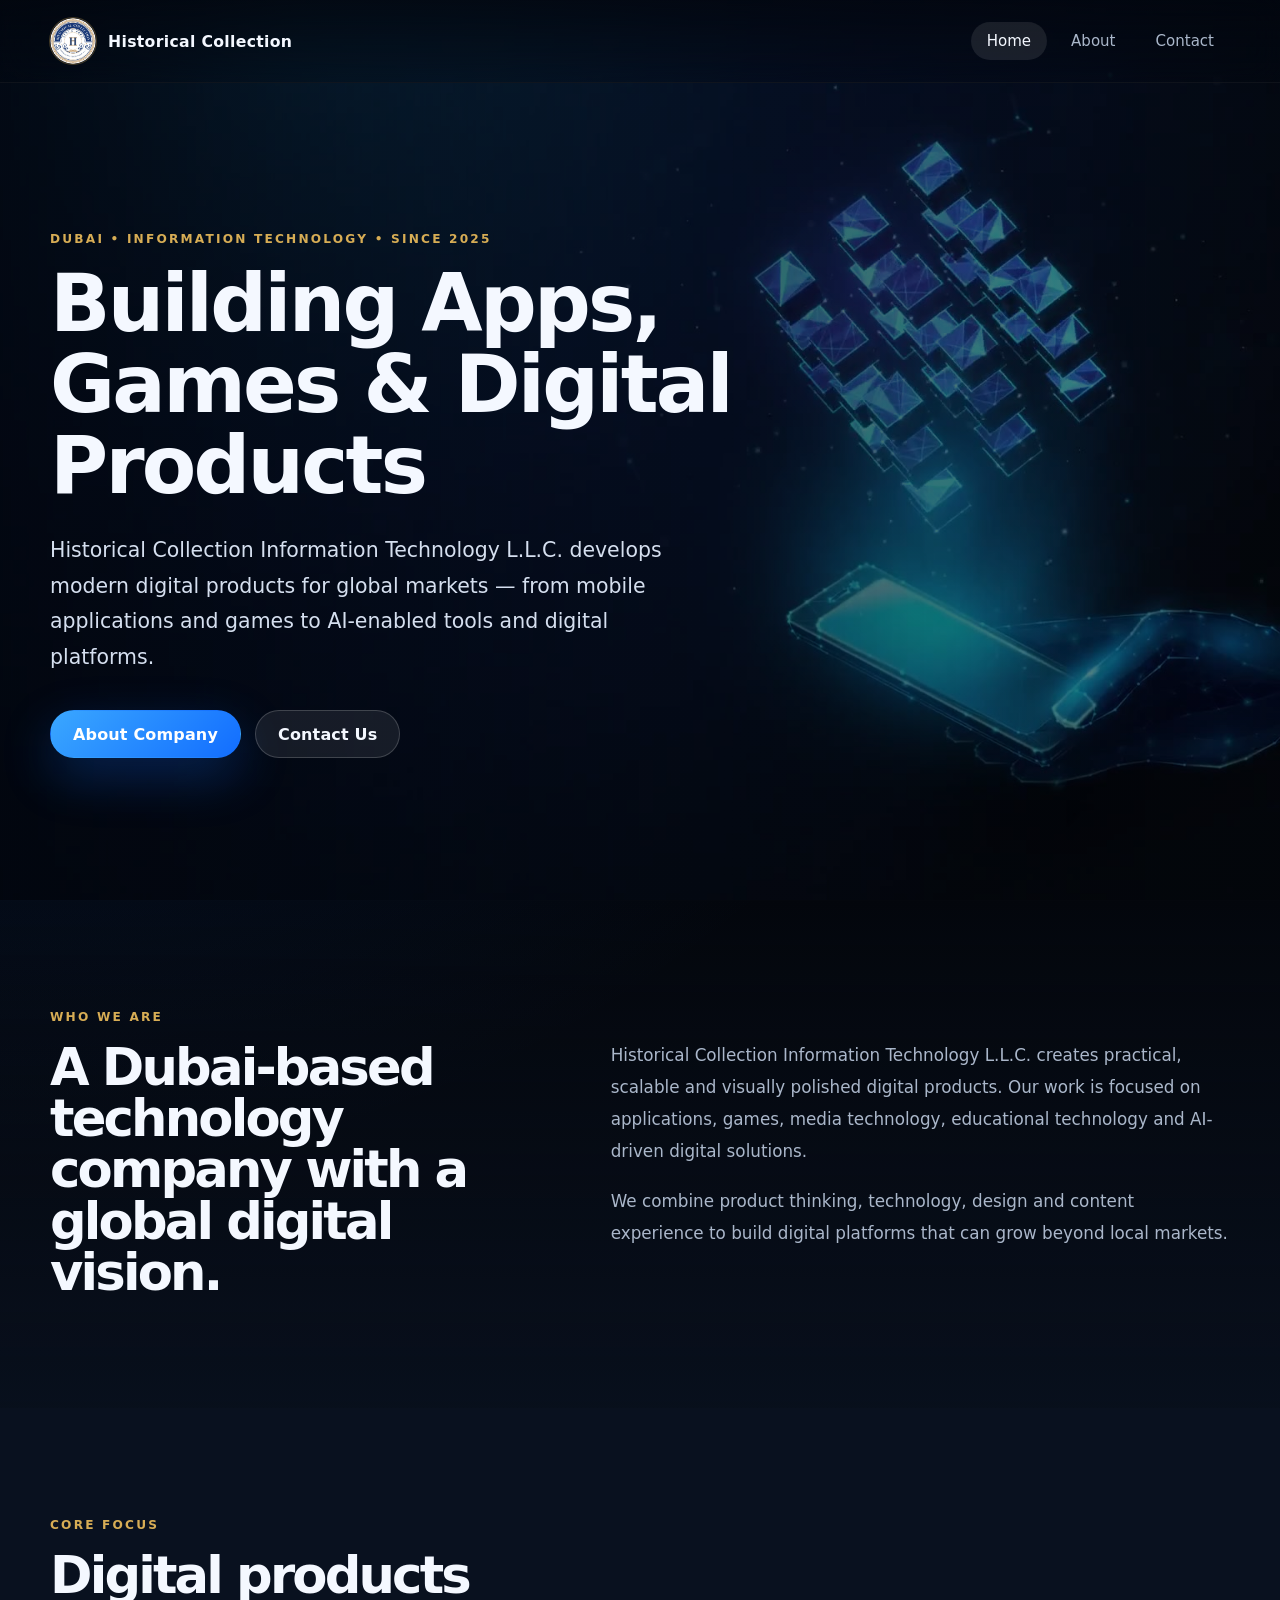
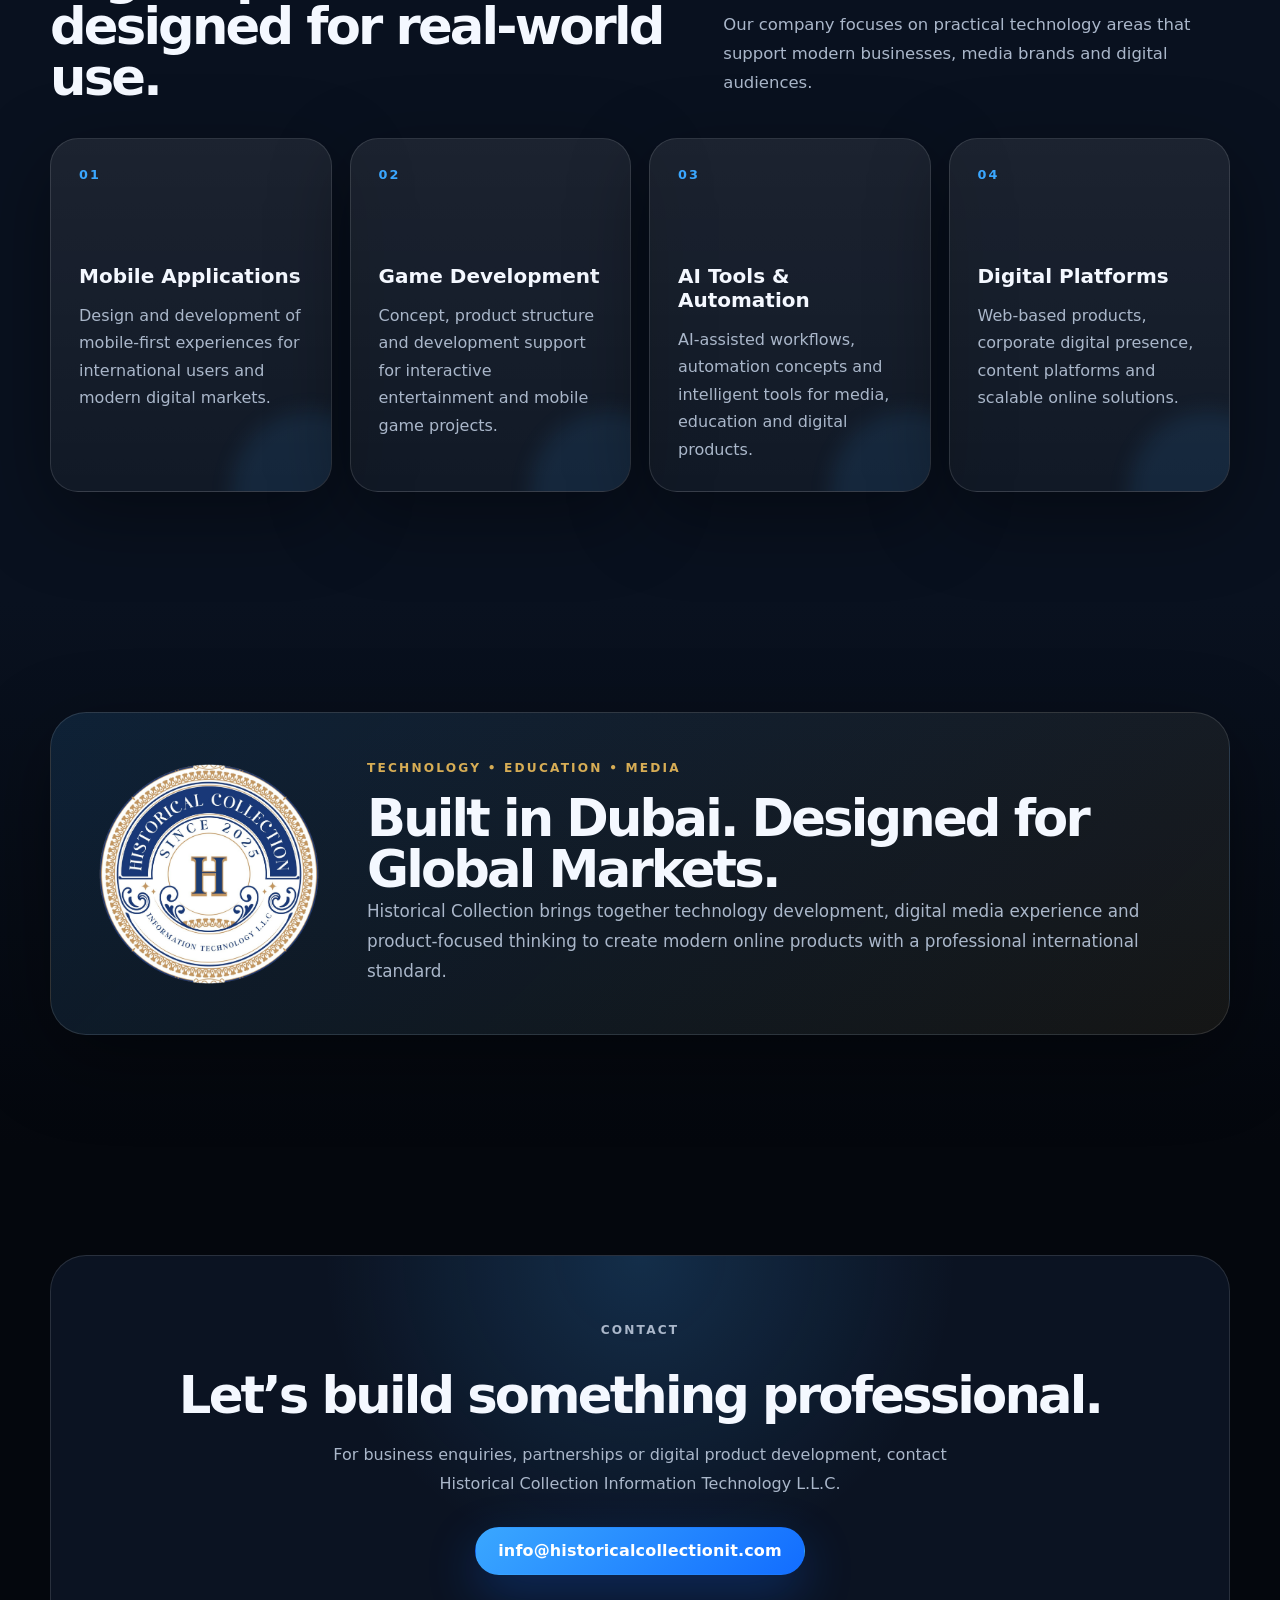
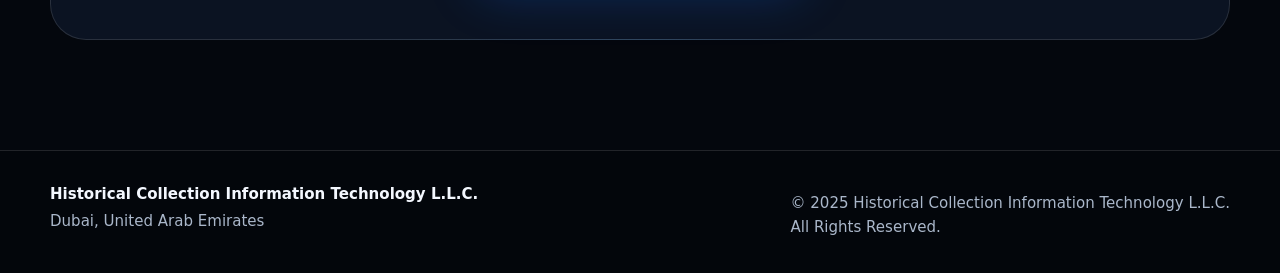
==== index.html @ 403a98e2 "Add files via upload" ====
<!DOCTYPE html>
<html lang="en">
<head>
  <meta charset="UTF-8" />
  <meta name="viewport" content="width=device-width, initial-scale=1.0" />
  <title>Historical Collection Information Technology L.L.C. | Apps, Games & Digital Products</title>
  <meta name="description" content="Historical Collection Information Technology L.L.C. is a Dubai-based technology company building mobile applications, games, AI-enabled tools and digital products for global markets." />
  <meta name="keywords" content="Historical Collection, Information Technology, Dubai technology company, mobile applications, game development, digital products, AI tools" />
  <meta name="author" content="Historical Collection Information Technology L.L.C." />
  <meta property="og:title" content="Historical Collection Information Technology L.L.C." />
  <meta property="og:description" content="Dubai-based technology company building apps, games and digital products for global markets." />
  <meta property="og:type" content="website" />
  <meta property="og:url" content="https://historicalcollectionit.com/" />
  <meta property="og:image" content="https://historicalcollectionit.com/logo.png" />
  <link rel="canonical" href="https://historicalcollectionit.com/" />
  <link rel="icon" href="favicon.ico" />
  <link rel="preload" as="image" href="home-poster.jpg" fetchpriority="high" />
  <link rel="preload" as="video" href="home-background.mp4" type="video/mp4" />
  <link rel="stylesheet" href="style.css" />
</head>
<body>
  <header class="site-header" id="top">
    <a class="brand" href="index.html" aria-label="Historical Collection home">
      <img src="logo.png" alt="Historical Collection logo" />
      <span>Historical Collection</span>
    </a>
    <button class="nav-toggle" aria-label="Open navigation" aria-expanded="false">Menu</button>
    <nav class="site-nav" aria-label="Main navigation">
      <a href="index.html" class="active">Home</a>
      <a href="about.html">About</a>
      <a href="contact.html">Contact</a>
    </nav>
  </header>

  <main>
    <section class="hero video-section">
      <video class="bg-video" autoplay muted loop playsinline preload="auto" poster="home-poster.jpg" aria-hidden="true">
        <source src="home-background.mp4" type="video/mp4" />
      </video>
      <div class="video-overlay"></div>
      <div class="hero-content container">
        <p class="eyebrow">Dubai • Information Technology • Since 2025</p>
        <h1>Building Apps, Games &amp; Digital Products</h1>
        <p class="hero-text">Historical Collection Information Technology L.L.C. develops modern digital products for global markets — from mobile applications and games to AI-enabled tools and digital platforms.</p>
        <div class="hero-actions">
          <a class="button primary" href="about.html">About Company</a>
          <a class="button secondary" href="contact.html">Contact Us</a>
        </div>
      </div>
    </section>

    <section class="section company-intro">
      <div class="container grid two-columns align-center">
        <div>
          <p class="section-label">Who We Are</p>
          <h2>A Dubai-based technology company with a global digital vision.</h2>
        </div>
        <div class="intro-copy">
          <p>Historical Collection Information Technology L.L.C. creates practical, scalable and visually polished digital products. Our work is focused on applications, games, media technology, educational technology and AI-driven digital solutions.</p>
          <p>We combine product thinking, technology, design and content experience to build digital platforms that can grow beyond local markets.</p>
        </div>
      </div>
    </section>

    <section class="section focus-section">
      <div class="container">
        <p class="section-label">Core Focus</p>
        <div class="section-heading-row">
          <h2>Digital products designed for real-world use.</h2>
          <p>Our company focuses on practical technology areas that support modern businesses, media brands and digital audiences.</p>
        </div>
        <div class="cards focus-cards">
          <article class="card">
            <span class="card-number">01</span>
            <h3>Mobile Applications</h3>
            <p>Design and development of mobile-first experiences for international users and modern digital markets.</p>
          </article>
          <article class="card">
            <span class="card-number">02</span>
            <h3>Game Development</h3>
            <p>Concept, product structure and development support for interactive entertainment and mobile game projects.</p>
          </article>
          <article class="card">
            <span class="card-number">03</span>
            <h3>AI Tools &amp; Automation</h3>
            <p>AI-assisted workflows, automation concepts and intelligent tools for media, education and digital products.</p>
          </article>
          <article class="card">
            <span class="card-number">04</span>
            <h3>Digital Platforms</h3>
            <p>Web-based products, corporate digital presence, content platforms and scalable online solutions.</p>
          </article>
        </div>
      </div>
    </section>

    <section class="section statement-section">
      <div class="container statement-card">
        <img src="logo.png" alt="Historical Collection emblem" />
        <div>
          <p class="section-label">Technology • Education • Media</p>
          <h2>Built in Dubai. Designed for Global Markets.</h2>
          <p>Historical Collection brings together technology development, digital media experience and product-focused thinking to create modern online products with a professional international standard.</p>
        </div>
      </div>
    </section>

    <section class="section cta-section">
      <div class="container cta-box">
        <p class="section-label">Contact</p>
        <h2>Let’s build something professional.</h2>
        <p>For business enquiries, partnerships or digital product development, contact Historical Collection Information Technology L.L.C.</p>
        <a class="button primary" href="mailto:info@historicalcollectionit.com">info@historicalcollectionit.com</a>
      </div>
    </section>
  </main>

  <footer class="site-footer">
    <div class="container footer-inner">
      <div>
        <strong>Historical Collection Information Technology L.L.C.</strong>
        <p>Dubai, United Arab Emirates</p>
      </div>
      <p>© 2025 Historical Collection Information Technology L.L.C.<br />All Rights Reserved.</p>
    </div>
  </footer>

  <script src="script.js"></script>
</body>
</html>
---- style.css ----
:root {
  --bg: #04070d;
  --bg-soft: #09111f;
  --card: rgba(11, 19, 34, 0.72);
  --card-solid: #0b1322;
  --line: rgba(255, 255, 255, 0.12);
  --text: #f4f8ff;
  --muted: #aab7ca;
  --blue: #3aa7ff;
  --blue-2: #126dff;
  --gold: #d7ad55;
  --shadow: 0 24px 80px rgba(0, 0, 0, 0.38);
  --radius: 28px;
  --max: 1180px;
}

* { box-sizing: border-box; }
html { scroll-behavior: smooth; }
body {
  margin: 0;
  font-family: Inter, ui-sans-serif, system-ui, -apple-system, BlinkMacSystemFont, "Segoe UI", sans-serif;
  background: radial-gradient(circle at top left, rgba(18, 109, 255, 0.20), transparent 32%), var(--bg);
  color: var(--text);
  min-height: 100vh;
}
body.nav-open { overflow: hidden; }
a { color: inherit; text-decoration: none; }
img { max-width: 100%; display: block; }
.container { width: min(var(--max), calc(100% - 44px)); margin: 0 auto; }

.site-header {
  position: fixed;
  top: 0;
  left: 0;
  right: 0;
  z-index: 50;
  display: flex;
  align-items: center;
  justify-content: space-between;
  padding: 18px max(22px, calc((100vw - var(--max)) / 2));
  background: linear-gradient(to bottom, rgba(2, 6, 14, 0.78), rgba(2, 6, 14, 0.20));
  backdrop-filter: blur(16px);
  border-bottom: 1px solid rgba(255, 255, 255, 0.05);
  transition: background 0.25s ease, padding 0.25s ease;
}
.site-header.solid,
.site-header.scrolled { background: rgba(4, 7, 13, 0.88); padding-top: 12px; padding-bottom: 12px; }
.brand { display: inline-flex; align-items: center; gap: 12px; font-weight: 800; letter-spacing: 0.02em; }
.brand img { width: 46px; height: 46px; border-radius: 50%; object-fit: cover; box-shadow: 0 0 0 1px rgba(215, 173, 85, 0.30); }
.brand span { font-size: 0.98rem; }
.site-nav { display: flex; align-items: center; gap: 8px; }
.site-nav a {
  padding: 10px 16px;
  color: var(--muted);
  font-size: 0.94rem;
  border-radius: 999px;
  transition: color 0.2s ease, background 0.2s ease;
}
.site-nav a:hover,
.site-nav a.active { color: var(--text); background: rgba(255, 255, 255, 0.09); }
.nav-toggle { display: none; }

.video-section { position: relative; overflow: hidden; min-height: 100vh; min-height: 100svh; background: #050914; }
.bg-video {
  position: absolute;
  inset: 0;
  width: 100%;
  height: 100%;
  object-fit: cover;
  object-position: center center;
  background: #050914;
  transform: translateZ(0);
}
.video-overlay { position: absolute; inset: 0; background: linear-gradient(90deg, rgba(2, 6, 14, 0.88), rgba(2, 6, 14, 0.54) 46%, rgba(2, 6, 14, 0.32)), rgba(0,0,0,0.22); }
.video-overlay.strong { background: linear-gradient(90deg, rgba(2, 6, 14, 0.90), rgba(2, 6, 14, 0.68), rgba(2, 6, 14, 0.46)), rgba(0,0,0,0.25); }
.hero { display: flex; align-items: center; }
.hero-content { position: relative; z-index: 2; padding-top: clamp(78px, 10vh, 110px); }
.eyebrow,
.section-label {
  color: var(--gold);
  text-transform: uppercase;
  letter-spacing: 0.18em;
  font-size: 0.76rem;
  font-weight: 800;
  margin: 0 0 18px;
}
h1,
h2,
h3,
p { margin-top: 0; }
h1 { max-width: 850px; font-size: clamp(2.85rem, 6.2vw, 5.8rem); line-height: 1.02; letter-spacing: -0.035em; margin-bottom: 26px; }
h2 { font-size: clamp(2rem, 4vw, 4.2rem); line-height: 1; letter-spacing: -0.055em; margin-bottom: 0; }
h3 { font-size: 1.25rem; margin-bottom: 14px; }
.hero-text { max-width: 650px; color: #d5dfef; font-size: clamp(1.04rem, 1.6vw, 1.3rem); line-height: 1.75; margin-bottom: 34px; }
.hero-actions { display: flex; align-items: center; flex-wrap: wrap; gap: 14px; }
.button {
  display: inline-flex;
  align-items: center;
  justify-content: center;
  min-height: 48px;
  padding: 0 22px;
  border-radius: 999px;
  font-weight: 800;
  letter-spacing: 0.01em;
  border: 1px solid transparent;
  cursor: pointer;
  transition: transform 0.2s ease, border-color 0.2s ease, background 0.2s ease;
}
.button:hover { transform: translateY(-2px); }
.button.primary { background: linear-gradient(135deg, var(--blue), var(--blue-2)); color: white; box-shadow: 0 18px 50px rgba(18, 109, 255, 0.28); }
.button.secondary { background: rgba(255, 255, 255, 0.08); color: var(--text); border-color: rgba(255, 255, 255, 0.18); }
.button.full { width: 100%; }
.section { padding: 110px 0; position: relative; }
.grid { display: grid; gap: 54px; }
.two-columns { grid-template-columns: 0.9fr 1.1fr; }
.align-center { align-items: center; }
.intro-copy { color: var(--muted); font-size: 1.05rem; line-height: 1.9; }
.intro-copy p { margin-bottom: 18px; }
.section-heading-row { display: grid; grid-template-columns: 1.1fr 0.9fr; gap: 54px; align-items: end; margin-bottom: 34px; }
.section-heading-row p { color: var(--muted); line-height: 1.75; font-size: 1.03rem; margin-bottom: 6px; }
.cards { display: grid; gap: 18px; }
.focus-cards { grid-template-columns: repeat(4, 1fr); }
.values-cards { grid-template-columns: repeat(2, 1fr); }
.card {
  position: relative;
  min-height: 250px;
  padding: 28px;
  border-radius: var(--radius);
  background: linear-gradient(180deg, rgba(255,255,255,0.08), rgba(255,255,255,0.035));
  border: 1px solid var(--line);
  box-shadow: var(--shadow);
  overflow: hidden;
}
.card::after { content: ""; position: absolute; inset: auto -60px -80px auto; width: 160px; height: 160px; border-radius: 50%; background: rgba(58, 167, 255, 0.10); filter: blur(10px); }
.card-number { display: block; color: var(--blue); font-size: 0.8rem; font-weight: 900; letter-spacing: 0.16em; margin-bottom: 82px; }
.card p { color: var(--muted); line-height: 1.72; margin-bottom: 0; }
.large-card { min-height: 210px; }
.large-card h3 { font-size: 1.45rem; }
.company-intro { background: linear-gradient(180deg, rgba(5, 12, 23, 0), rgba(9, 17, 31, 0.86)); }
.focus-section { background: var(--bg-soft); }
.statement-section { background: linear-gradient(180deg, var(--bg-soft), var(--bg)); }
.statement-card {
  display: grid;
  grid-template-columns: 220px 1fr;
  gap: 48px;
  align-items: center;
  padding: 48px;
  border-radius: 36px;
  background: linear-gradient(135deg, rgba(58, 167, 255, 0.12), rgba(215, 173, 85, 0.08));
  border: 1px solid var(--line);
  box-shadow: var(--shadow);
}
.statement-card img { width: 220px; border-radius: 50%; }
.statement-card p:last-child { color: var(--muted); line-height: 1.8; font-size: 1.05rem; margin-bottom: 0; }
.cta-box {
  text-align: center;
  padding: 64px 28px;
  border-radius: 36px;
  background: radial-gradient(circle at top, rgba(58, 167, 255, 0.18), transparent 45%), var(--card-solid);
  border: 1px solid var(--line);
}
.cta-box h2 { margin-bottom: 20px; }
.cta-box p { max-width: 620px; margin: 0 auto 28px; color: var(--muted); line-height: 1.8; }

.page-main { padding-top: 80px; }
.page-hero { padding: 120px 0 70px; background: radial-gradient(circle at top left, rgba(58, 167, 255, 0.16), transparent 36%); }
.page-hero.compact h1 { max-width: 900px; margin-bottom: 26px; }
.page-hero p:not(.eyebrow) { max-width: 780px; color: var(--muted); font-size: 1.12rem; line-height: 1.8; }
.profile-strip { padding-top: 30px; }
.strip-inner {
  display: grid;
  grid-template-columns: 96px 1fr auto;
  gap: 28px;
  align-items: center;
  padding: 28px;
  border: 1px solid var(--line);
  border-radius: 30px;
  background: rgba(255,255,255,0.05);
}
.strip-inner img { width: 96px; height: 96px; object-fit: cover; border-radius: 50%; }
.strip-inner h2 { font-size: clamp(1.4rem, 2.5vw, 2.5rem); }
.strip-inner p { color: var(--muted); margin-bottom: 0; }

.contact-hero { min-height: 100vh; display: flex; align-items: center; padding: 124px 0 56px; }
.contact-layout { position: relative; z-index: 2; display: grid; grid-template-columns: 1fr 440px; gap: 54px; align-items: center; }
.contact-copy h1 { font-size: clamp(3rem, 7vw, 6rem); }
.contact-copy > p { max-width: 620px; color: #d5dfef; font-size: 1.1rem; line-height: 1.8; }
.contact-details { display: grid; gap: 14px; max-width: 620px; margin-top: 34px; }
.contact-details div { padding: 18px 20px; border-radius: 18px; background: rgba(255,255,255,0.08); border: 1px solid rgba(255,255,255,0.12); }
.contact-details span { display: block; color: var(--gold); text-transform: uppercase; letter-spacing: 0.14em; font-size: 0.72rem; font-weight: 900; margin-bottom: 7px; }
.contact-details a,
.contact-details p { margin: 0; color: var(--text); }
.contact-form {
  padding: 28px;
  border-radius: 30px;
  background: rgba(7, 12, 22, 0.78);
  border: 1px solid rgba(255,255,255,0.14);
  box-shadow: var(--shadow);
  backdrop-filter: blur(22px);
}
.contact-form h2 { font-size: 1.9rem; margin-bottom: 22px; }
.contact-form label { display: grid; gap: 8px; color: var(--muted); font-size: 0.92rem; margin-bottom: 15px; }
.contact-form input,
.contact-form textarea {
  width: 100%;
  border: 1px solid rgba(255,255,255,0.12);
  background: rgba(255,255,255,0.08);
  border-radius: 16px;
  color: var(--text);
  padding: 14px 15px;
  font: inherit;
  outline: none;
}
.contact-form input:focus,
.contact-form textarea:focus { border-color: rgba(58, 167, 255, 0.75); }
.form-note { color: var(--muted); font-size: 0.82rem; line-height: 1.55; margin: 14px 0 0; }

.site-footer { padding: 34px 0; background: #03060b; border-top: 1px solid var(--line); }
.footer-inner { display: flex; justify-content: space-between; gap: 28px; align-items: flex-start; color: var(--muted); font-size: 0.94rem; }
.footer-inner strong { color: var(--text); }
.footer-inner p { margin: 6px 0 0; line-height: 1.6; }
.footer-inner a { color: var(--blue); }

@media (max-width: 920px) {
  .nav-toggle {
    display: inline-flex;
    min-height: 40px;
    align-items: center;
    padding: 0 15px;
    border-radius: 999px;
    border: 1px solid rgba(255,255,255,0.16);
    background: rgba(255,255,255,0.08);
    color: var(--text);
    font-weight: 800;
  }
  .site-nav {
    position: fixed;
    top: 76px;
    left: 22px;
    right: 22px;
    display: none;
    flex-direction: column;
    align-items: stretch;
    padding: 14px;
    border-radius: 24px;
    background: rgba(4, 7, 13, 0.96);
    border: 1px solid var(--line);
  }
  body.nav-open .site-nav { display: flex; }
  .site-nav a { padding: 14px 16px; }
  .two-columns,
  .section-heading-row,
  .contact-layout,
  .statement-card,
  .strip-inner { grid-template-columns: 1fr; }
  .focus-cards,
  .values-cards { grid-template-columns: 1fr 1fr; }
  .contact-layout { gap: 30px; }
  .strip-inner .button { justify-self: start; }
}

@media (max-width: 640px) {
  .container { width: min(100% - 28px, var(--max)); }
  .brand span { font-size: 0.86rem; }
  .brand img { width: 40px; height: 40px; }
  .site-header { padding-left: 14px; padding-right: 14px; }

  .hero { min-height: 100svh; align-items: center; }
  .hero .bg-video { object-position: 64% center; }
  .contact-hero .bg-video { object-position: center center; }

  h1 {
    font-size: clamp(2.15rem, 10.5vw, 3.35rem);
    line-height: 1.08;
    letter-spacing: -0.01em;
    max-width: 100%;
  }
  h2 { font-size: clamp(2rem, 11vw, 3.1rem); }
  .hero-content { padding-top: 76px; padding-bottom: 34px; }
  .hero-text { font-size: 1rem; line-height: 1.68; max-width: 96%; margin-bottom: 24px; }
  .eyebrow, .section-label { font-size: 0.68rem; letter-spacing: 0.13em; margin-bottom: 14px; }
  .video-overlay { background: linear-gradient(180deg, rgba(2, 6, 14, 0.84), rgba(2, 6, 14, 0.58)), rgba(0,0,0,0.22); }
  .hero-actions { align-items: stretch; }
  .button { width: 100%; }
  .section { padding: 78px 0; }
  .focus-cards,
  .values-cards { grid-template-columns: 1fr; }
  .card-number { margin-bottom: 50px; }
  .statement-card { padding: 28px; }
  .statement-card img { width: 150px; }
  .contact-hero { padding-top: 108px; align-items: flex-start; }
  .contact-copy h1 { font-size: clamp(2.25rem, 11vw, 3.8rem); line-height: 1.05; letter-spacing: -0.02em; }
  .contact-form { padding: 20px; }
  .footer-inner { flex-direction: column; }
}
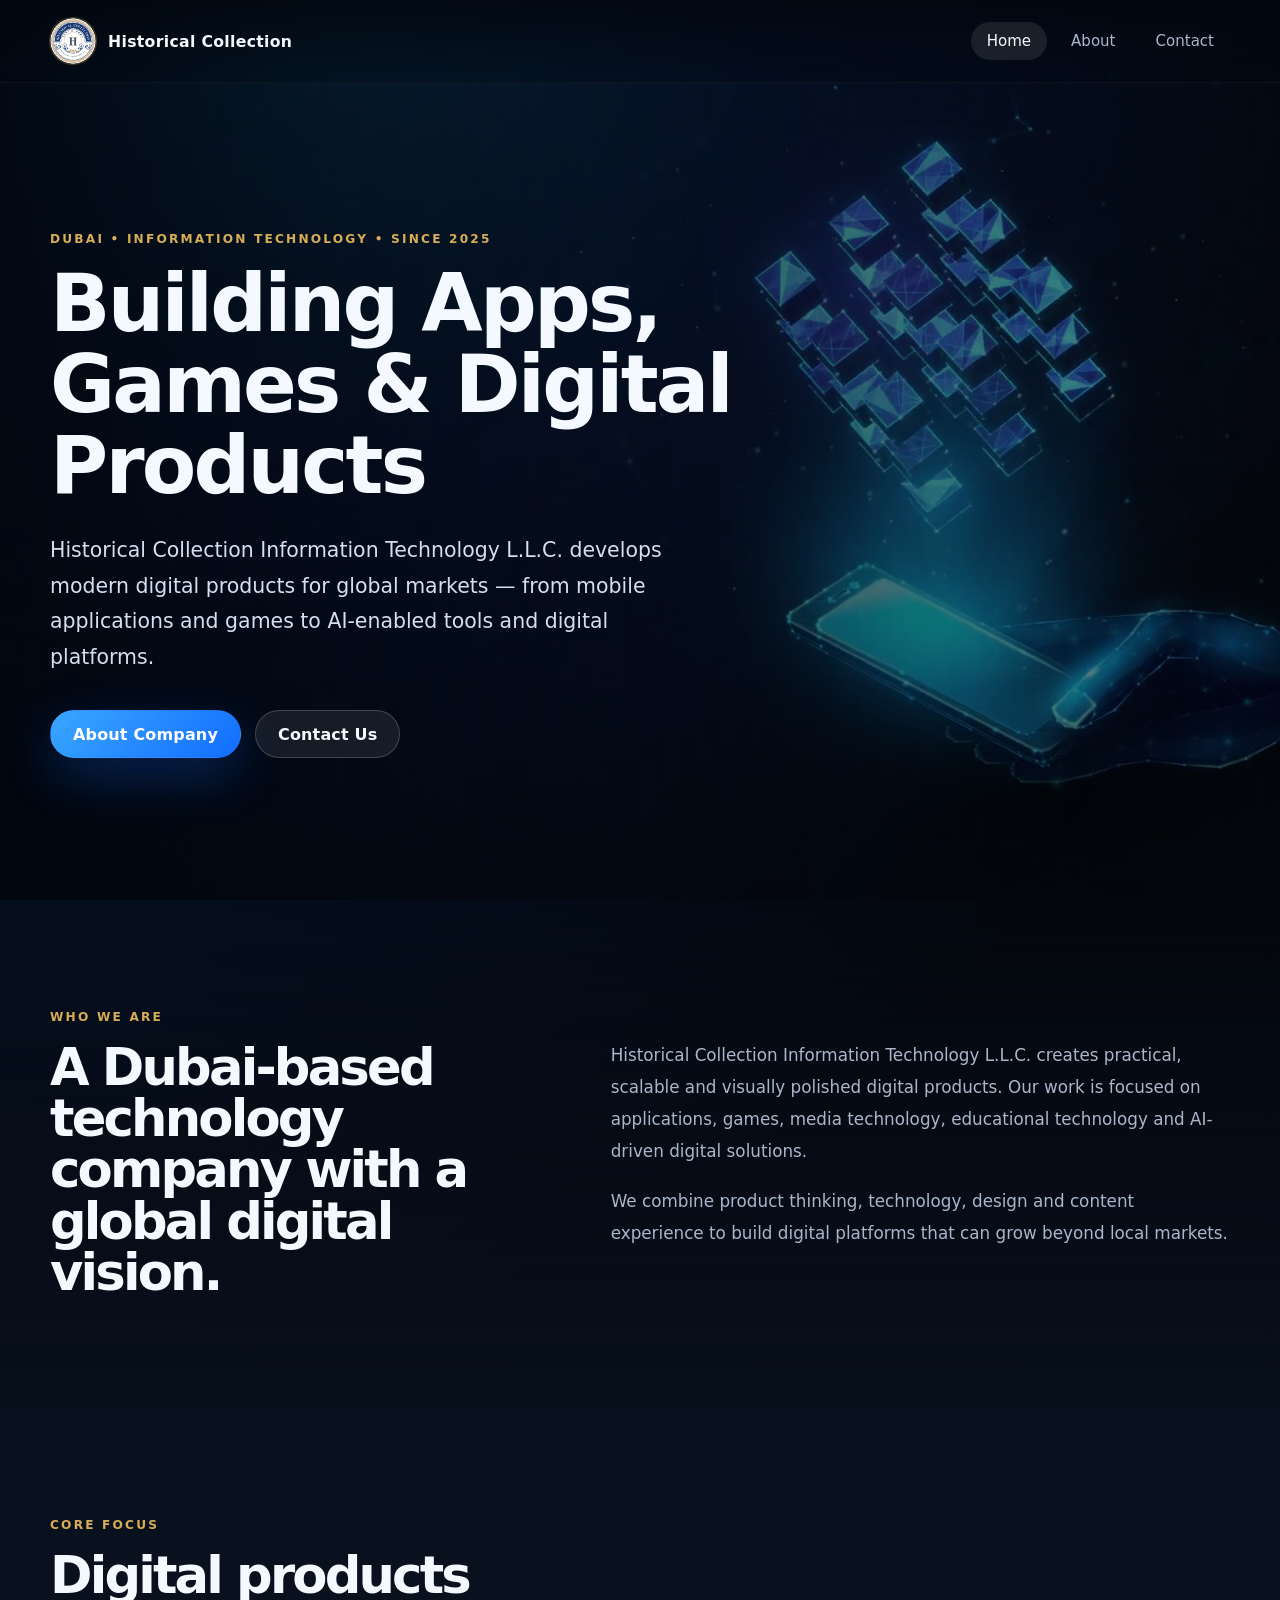
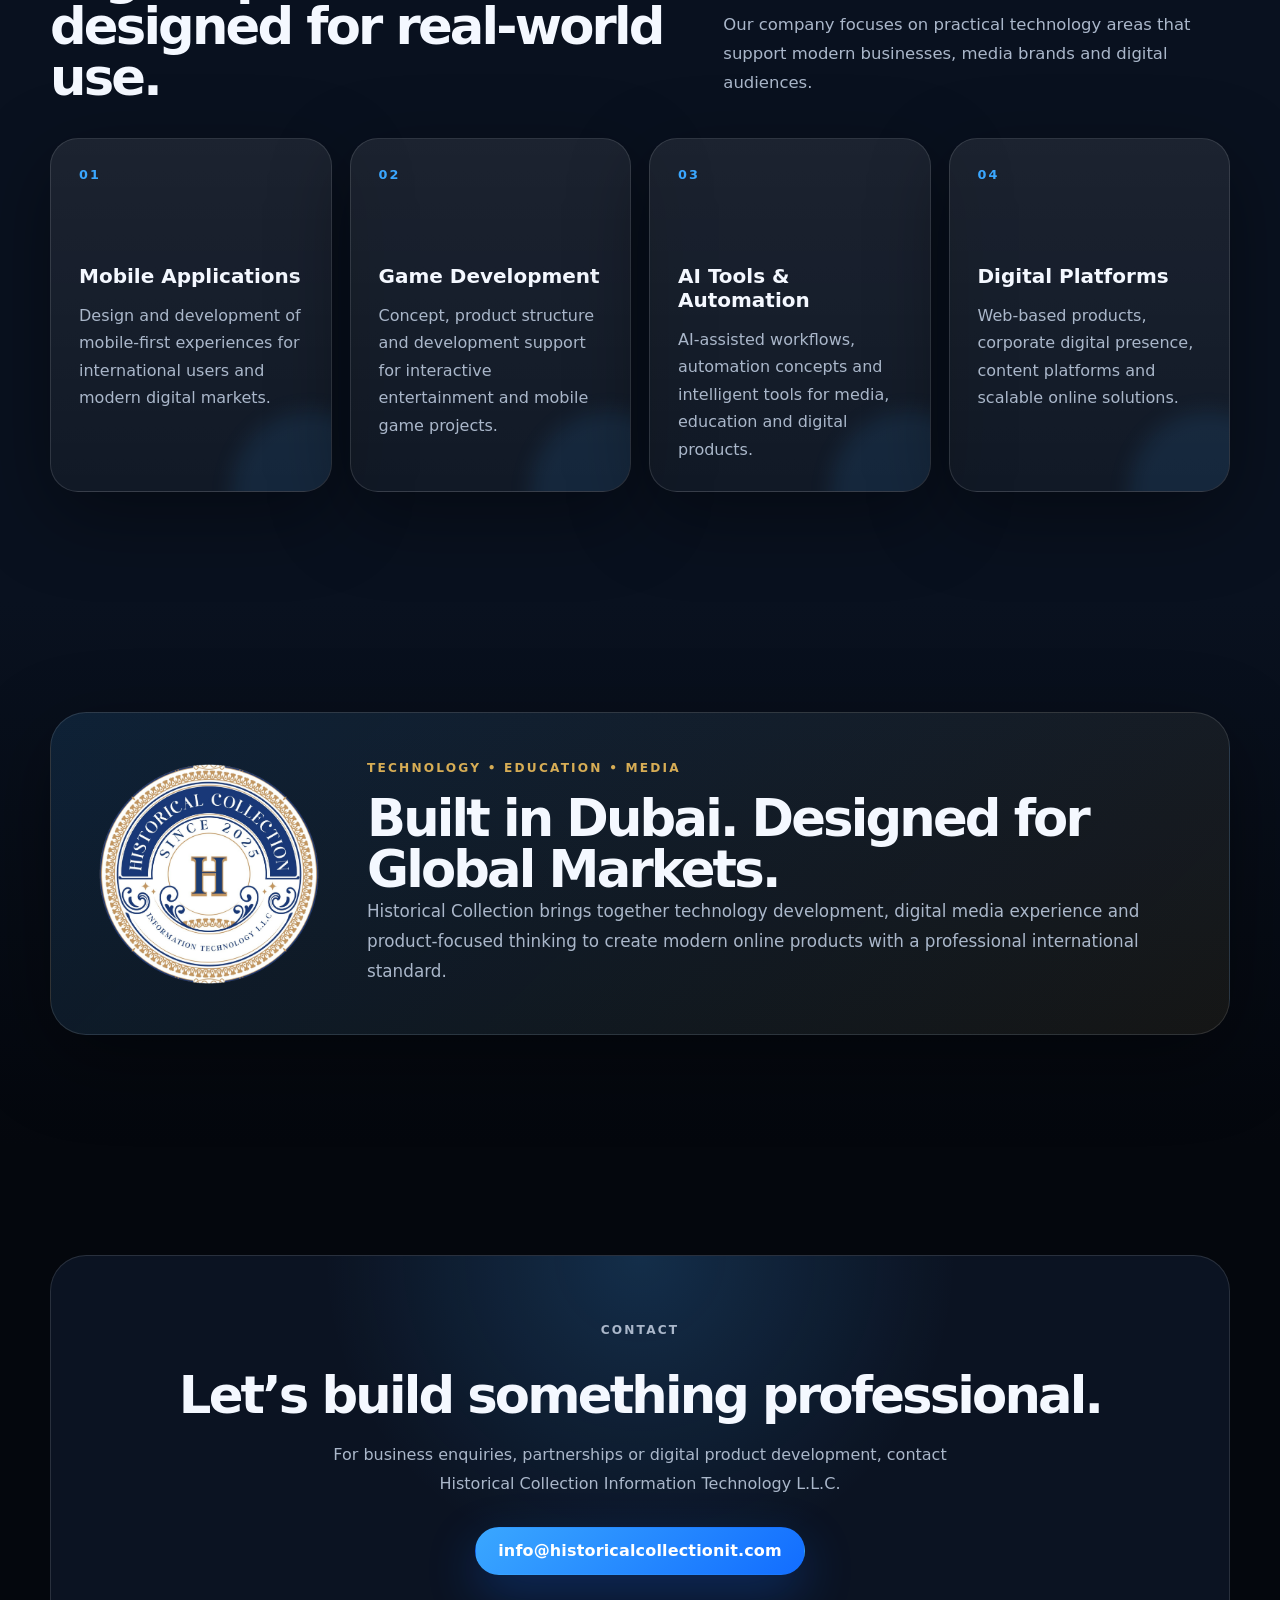
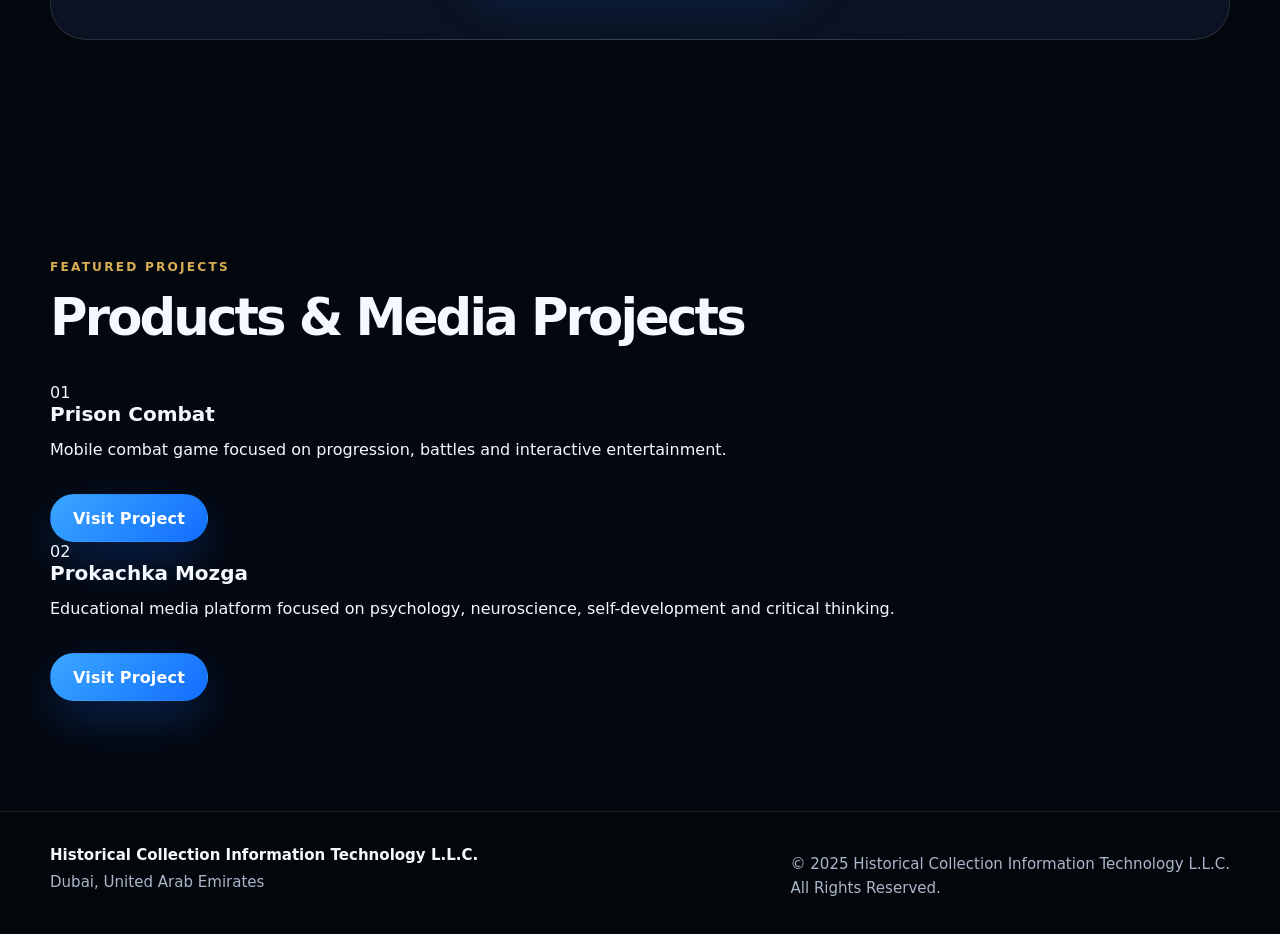
==== commit 5a278378: "Update index.html" ====
--- a/index.html
+++ b/index.html
@@ -113,7 +113,58 @@
         <a class="button primary" href="mailto:info@historicalcollectionit.com">info@historicalcollectionit.com</a>
       </div>
     </section>
-  </main>
+  </main> 
+  <section class="section projects-section">
+  <div class="container">
+
+    <p class="section-label">FEATURED PROJECTS</p>
+
+    <h2 style="margin-bottom:40px;">
+      Products & Media Projects
+    </h2>
+
+    <div class="focus-grid">
+
+      <div class="focus-card">
+        <span>01</span>
+        <h3>Prison Combat</h3>
+
+        <p>
+          Mobile combat game focused on progression,
+          battles and interactive entertainment.
+        </p>
+
+        <br>
+
+        <a href="https://www.prisoncombat.net"
+           target="_blank"
+           class="button primary">
+          Visit Project
+        </a>
+      </div>
+
+      <div class="focus-card">
+        <span>02</span>
+        <h3>Prokachka Mozga</h3>
+
+        <p>
+          Educational media platform focused on psychology,
+          neuroscience, self-development and critical thinking.
+        </p>
+
+        <br>
+
+        <a href="https://www.prokachkamozga.com"
+           target="_blank"
+           class="button primary">
+          Visit Project
+        </a>
+      </div>
+
+    </div>
+
+  </div>
+</section>
 
   <footer class="site-footer">
     <div class="container footer-inner">
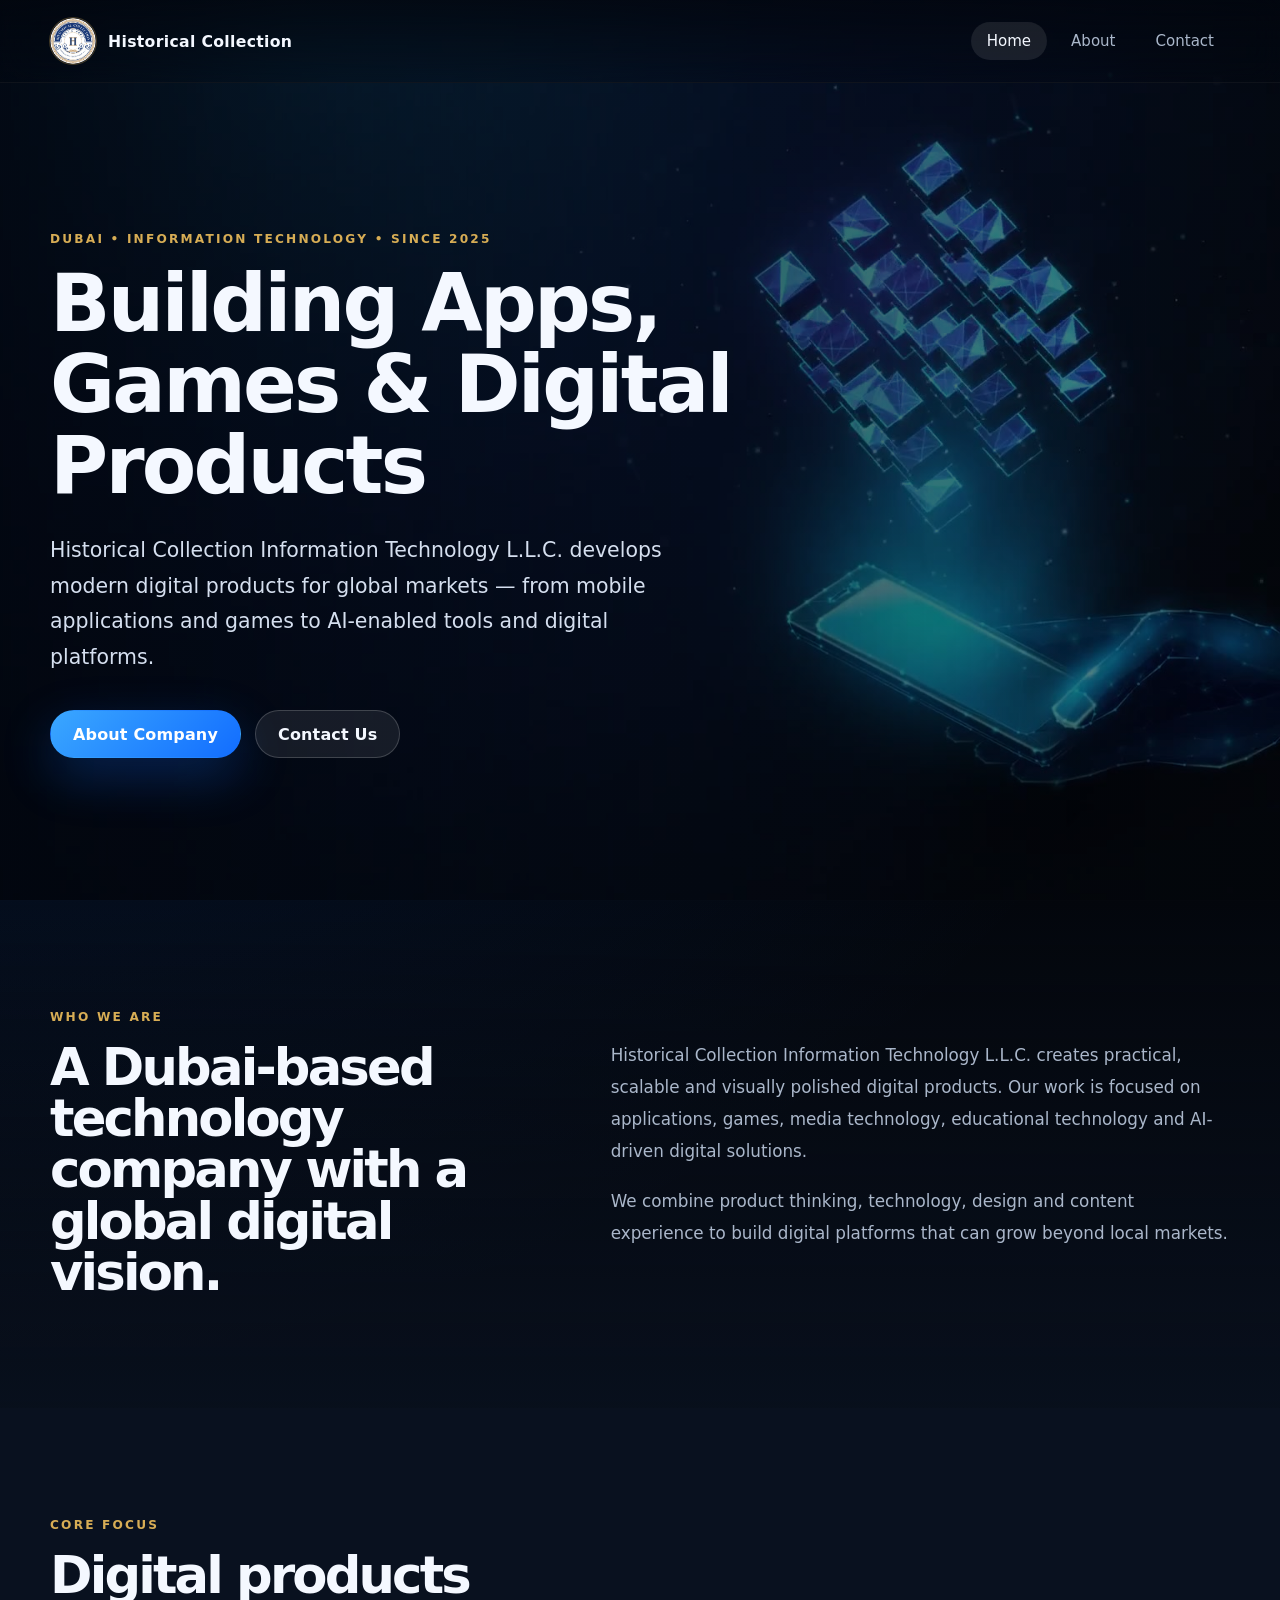
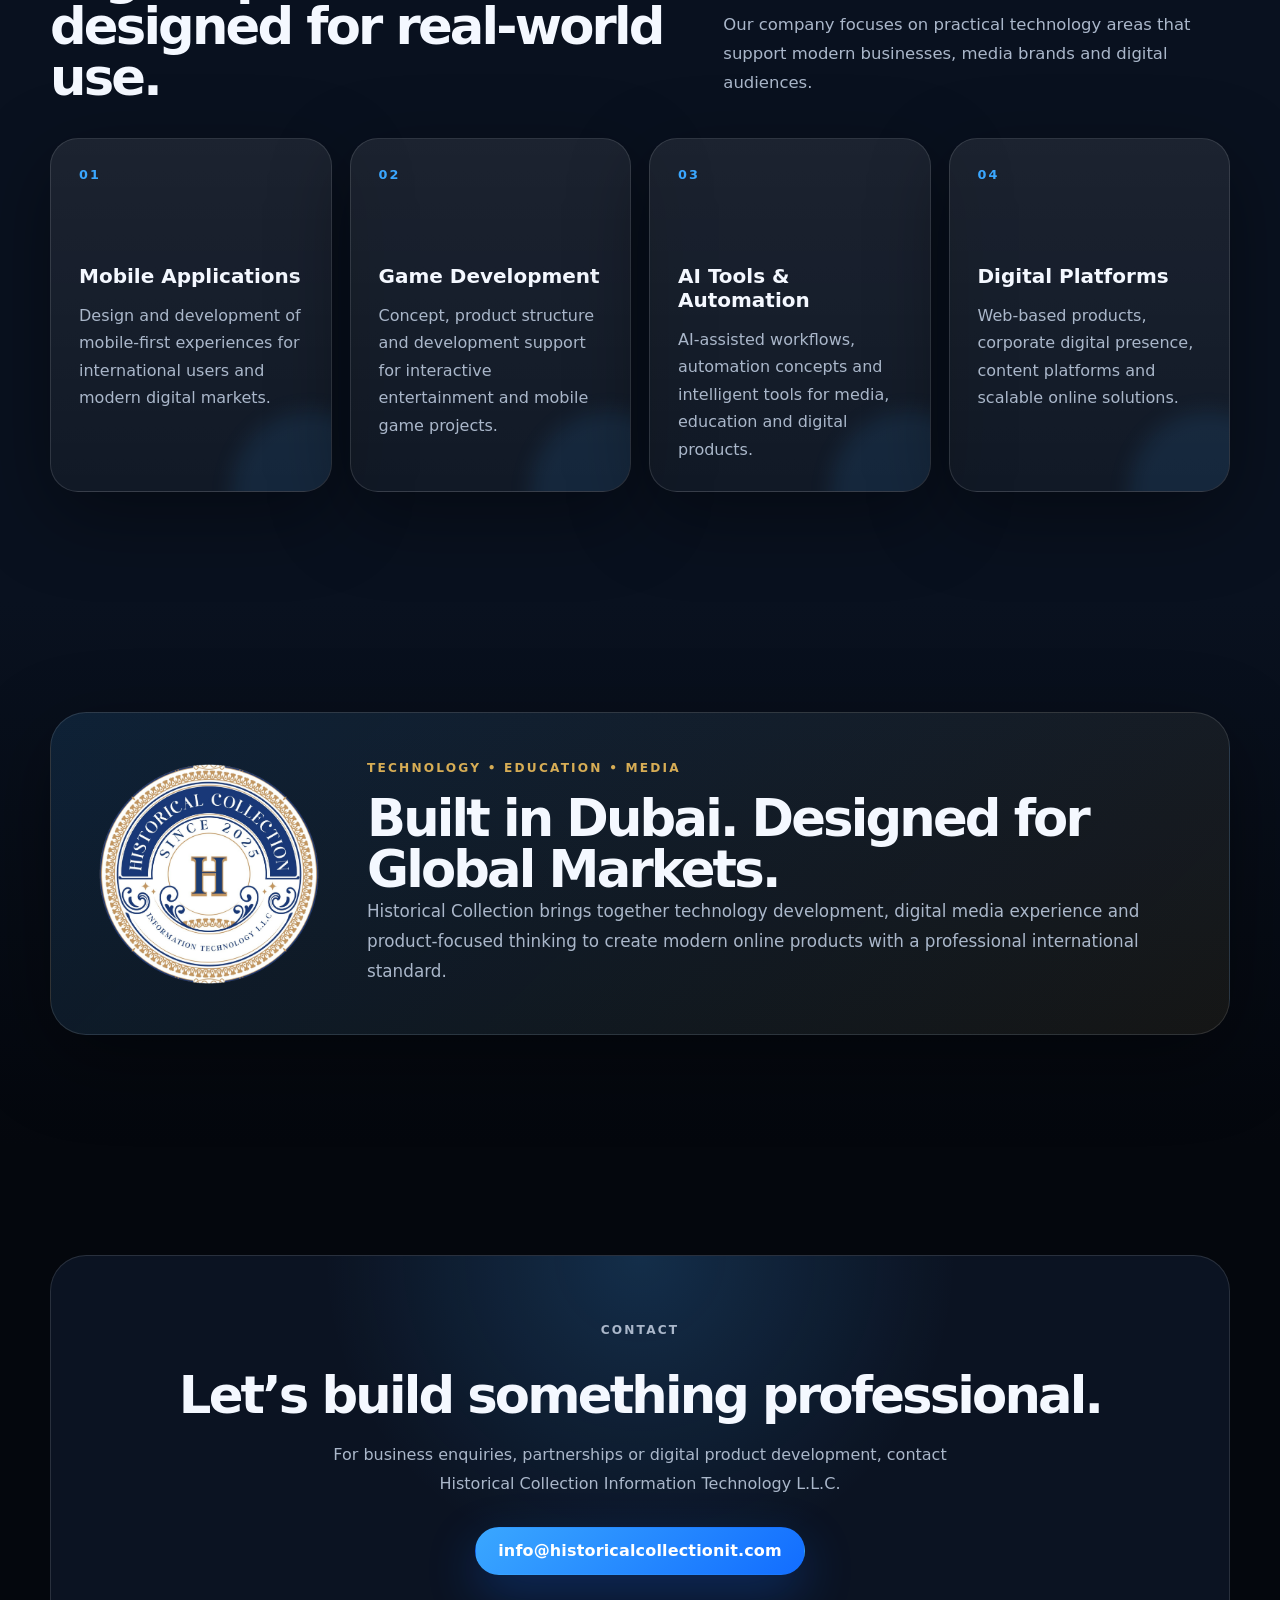
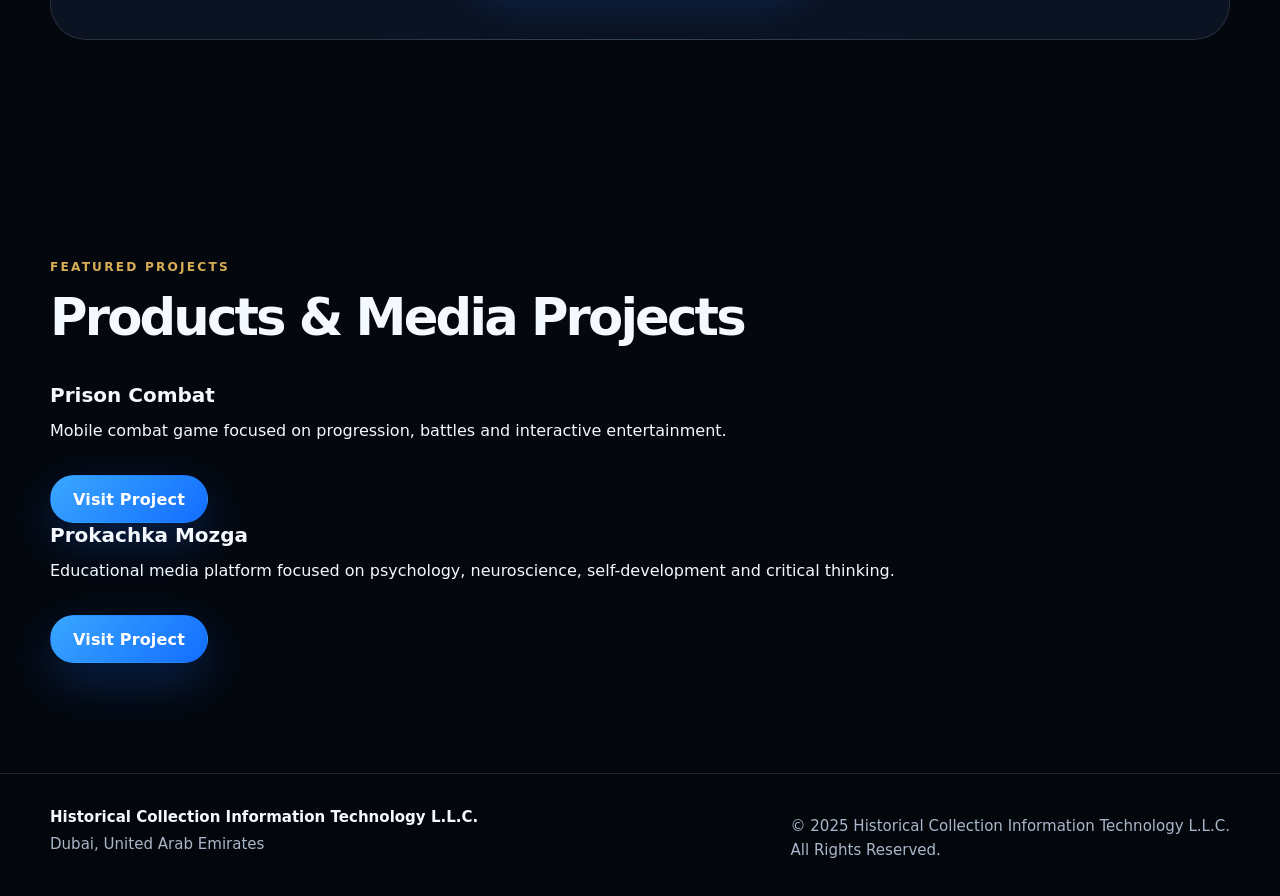
==== commit 98e07877: "Update index.html" ====
--- a/index.html
+++ b/index.html
@@ -126,7 +126,7 @@
     <div class="focus-grid">
 
       <div class="focus-card">
-        <span>01</span>
+        <span></span>
         <h3>Prison Combat</h3>
 
         <p>
@@ -144,7 +144,7 @@
       </div>
 
       <div class="focus-card">
-        <span>02</span>
+        <span></span>
         <h3>Prokachka Mozga</h3>
 
         <p>
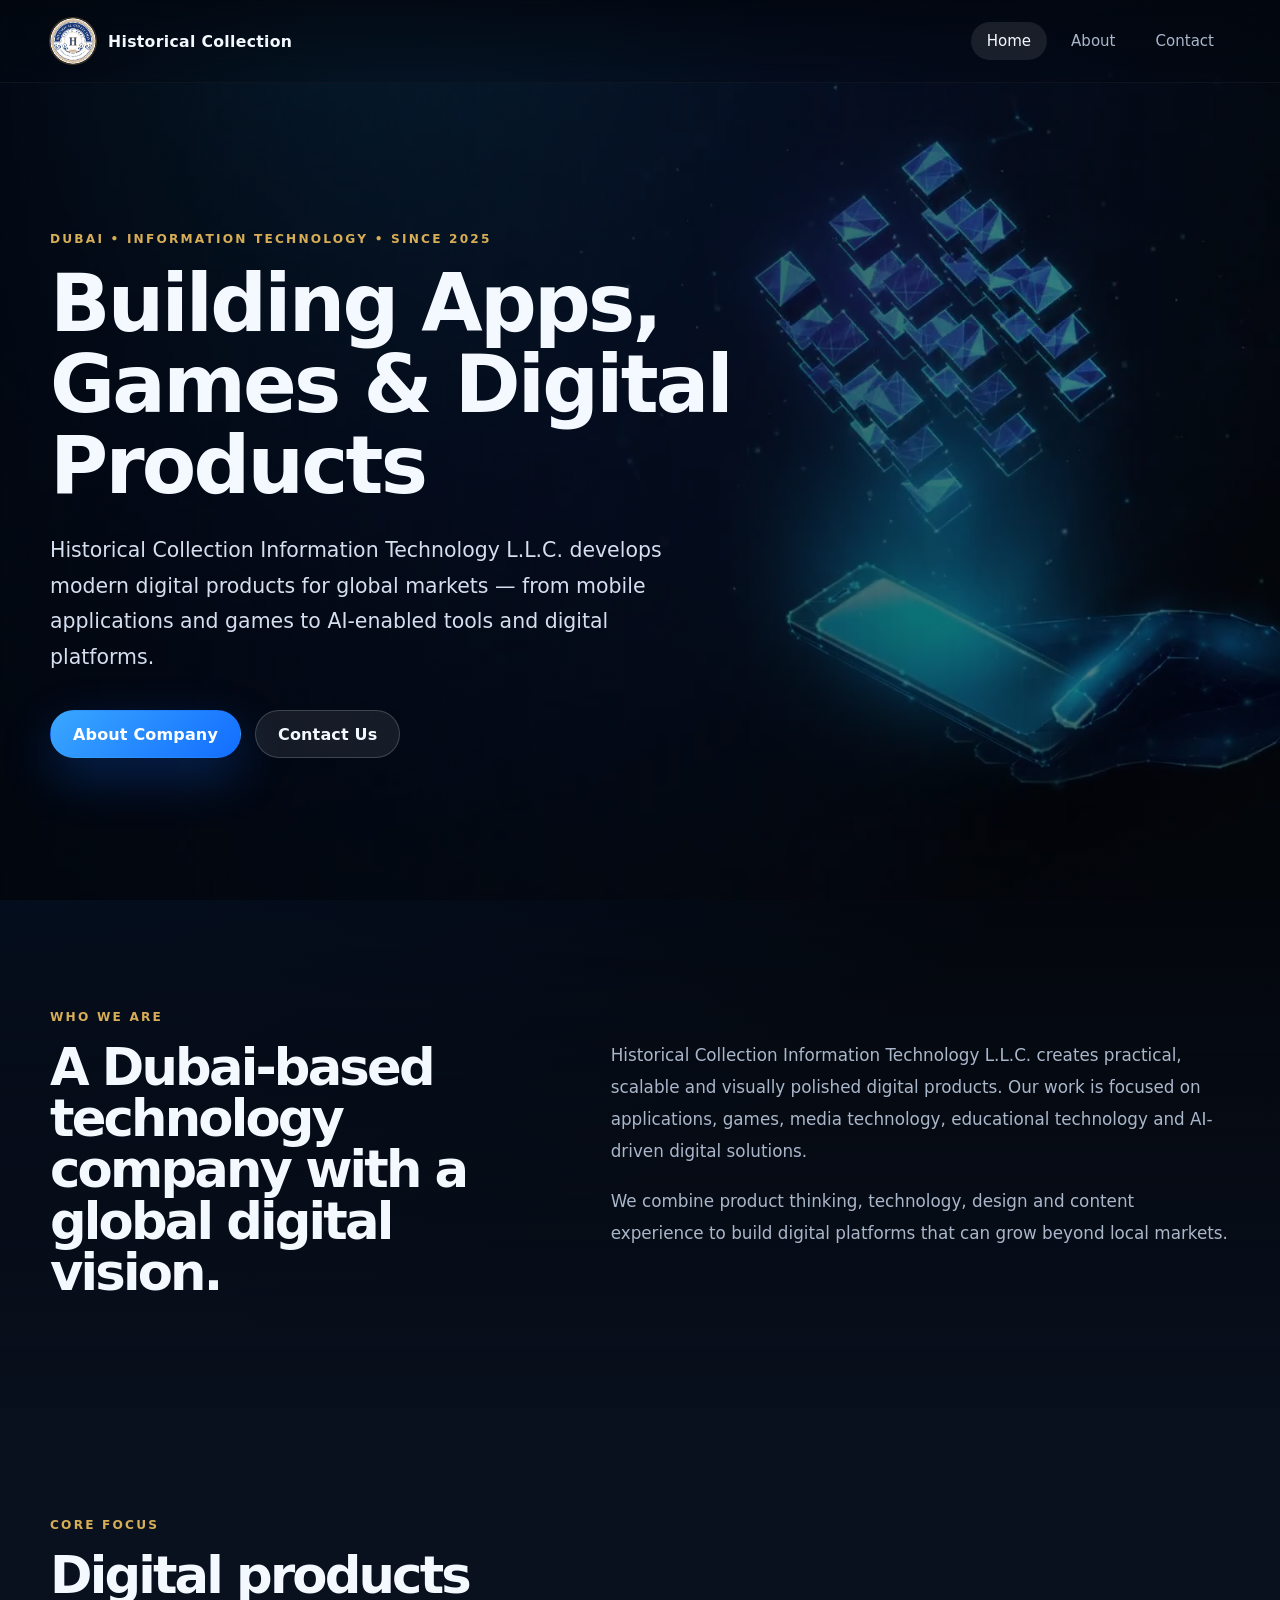
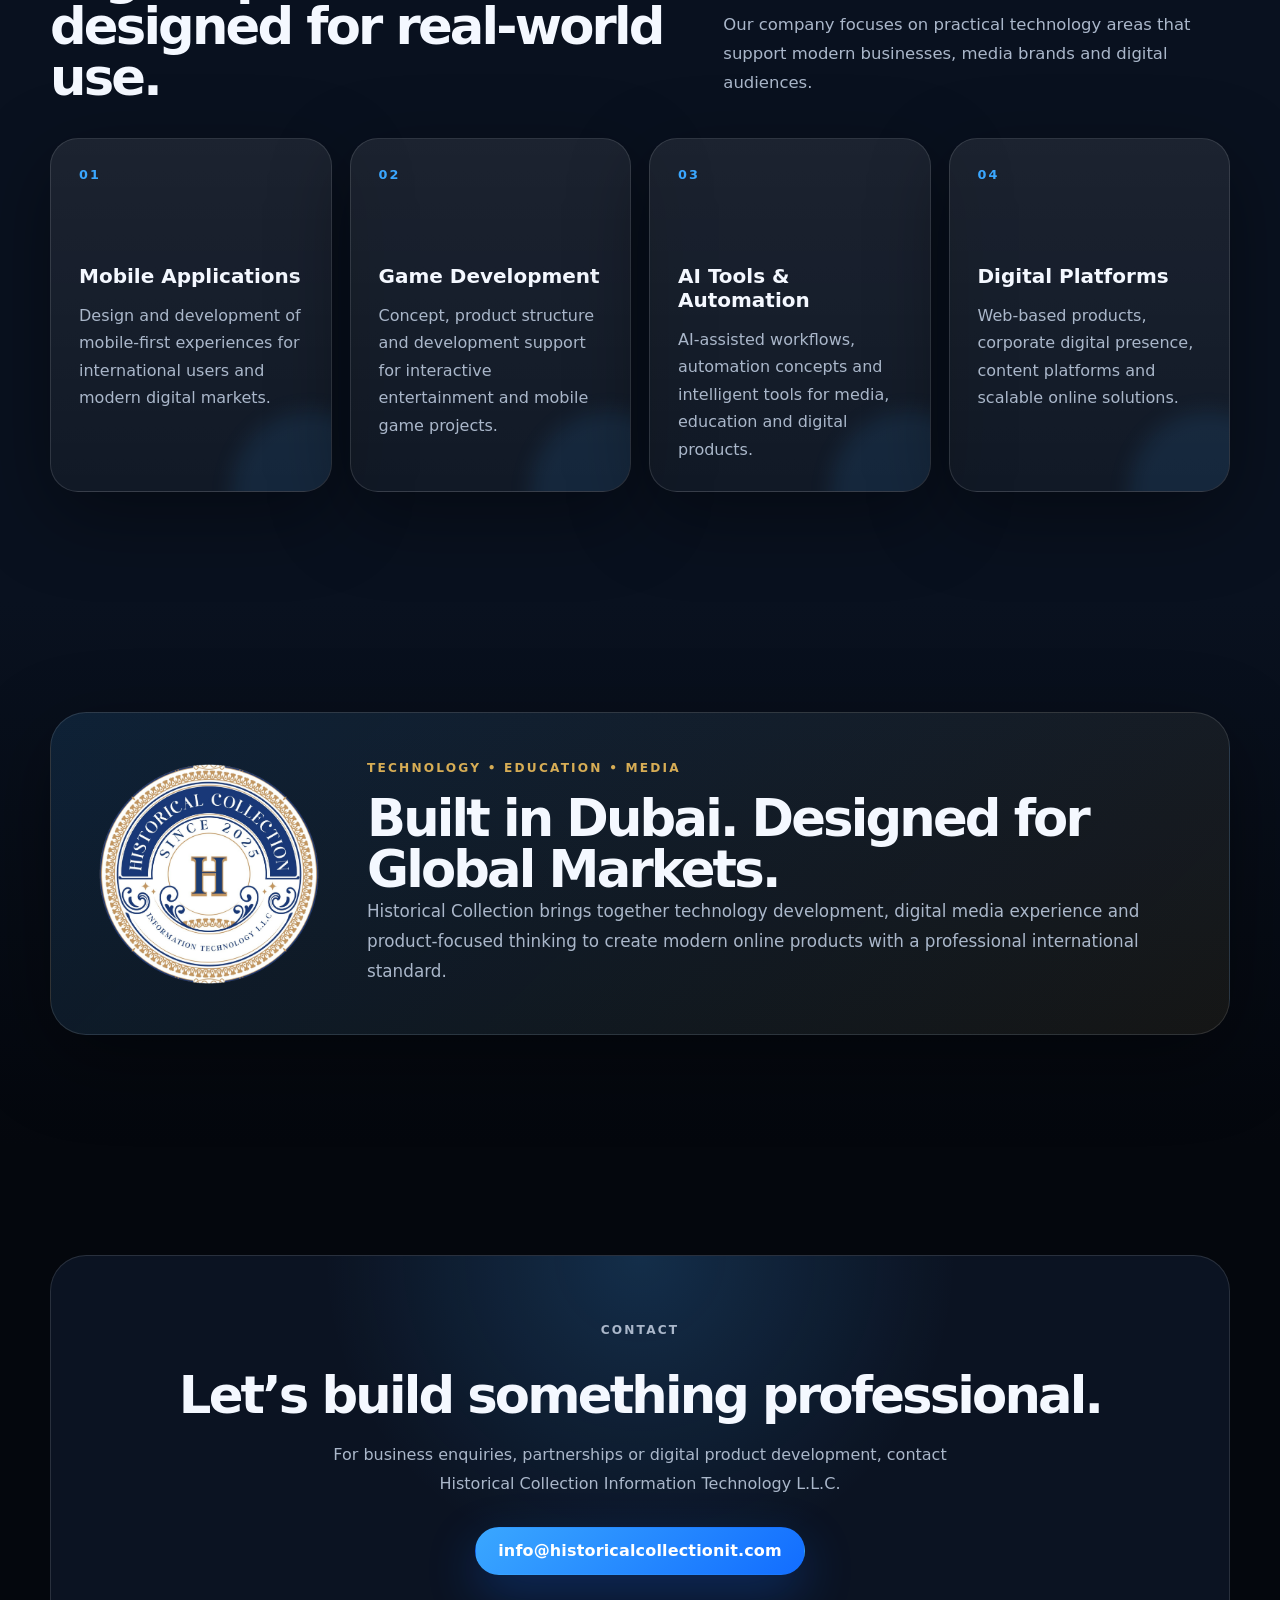
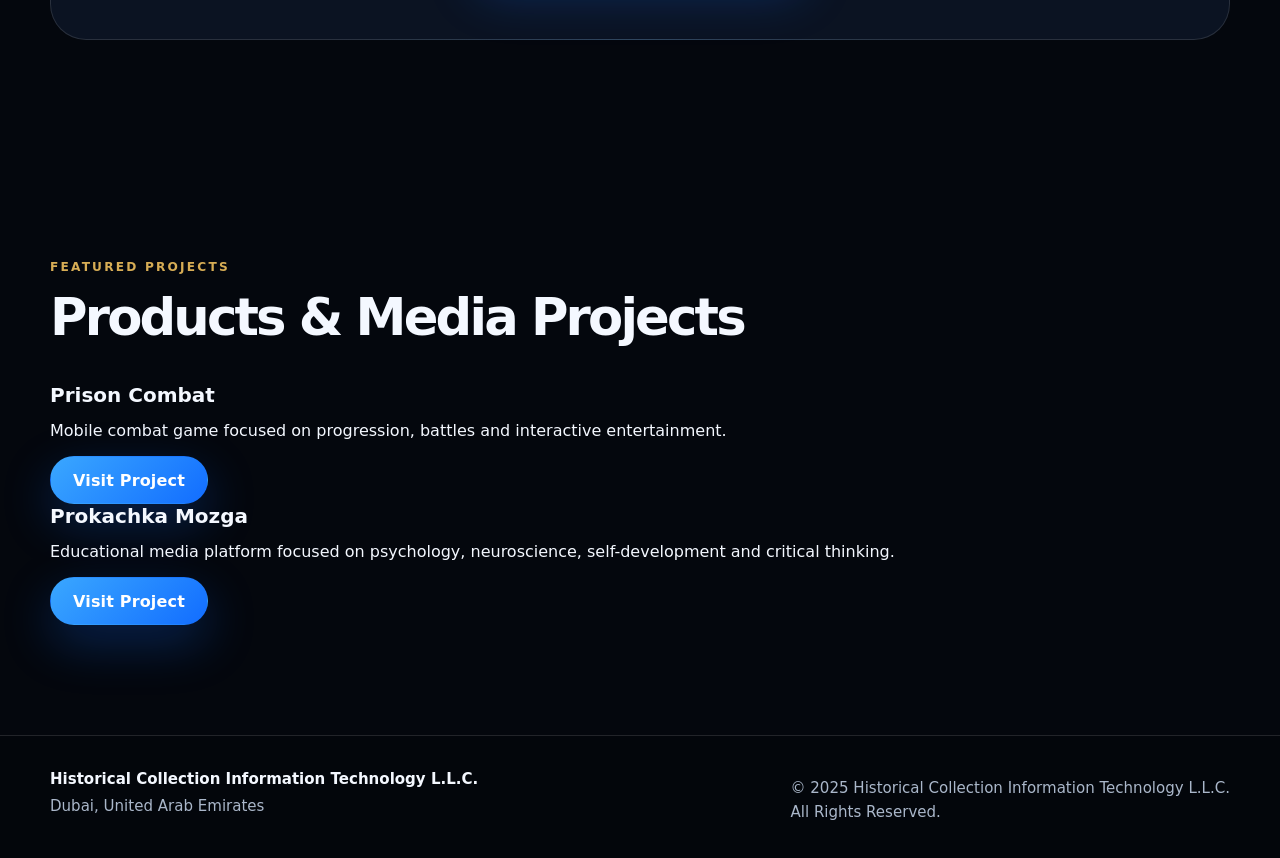
==== commit a8e8de8d: "Update index.html" ====
--- a/index.html
+++ b/index.html
@@ -126,7 +126,7 @@
     <div class="focus-grid">
 
       <div class="focus-card">
-        <span></span>
+        
         <h3>Prison Combat</h3>
 
         <p>
@@ -134,7 +134,7 @@
           battles and interactive entertainment.
         </p>
 
-        <br>
+        
 
         <a href="https://www.prisoncombat.net"
            target="_blank"
@@ -144,7 +144,7 @@
       </div>
 
       <div class="focus-card">
-        <span></span>
+        
         <h3>Prokachka Mozga</h3>
 
         <p>
@@ -152,7 +152,7 @@
           neuroscience, self-development and critical thinking.
         </p>
 
-        <br>
+        
 
         <a href="https://www.prokachkamozga.com"
            target="_blank"
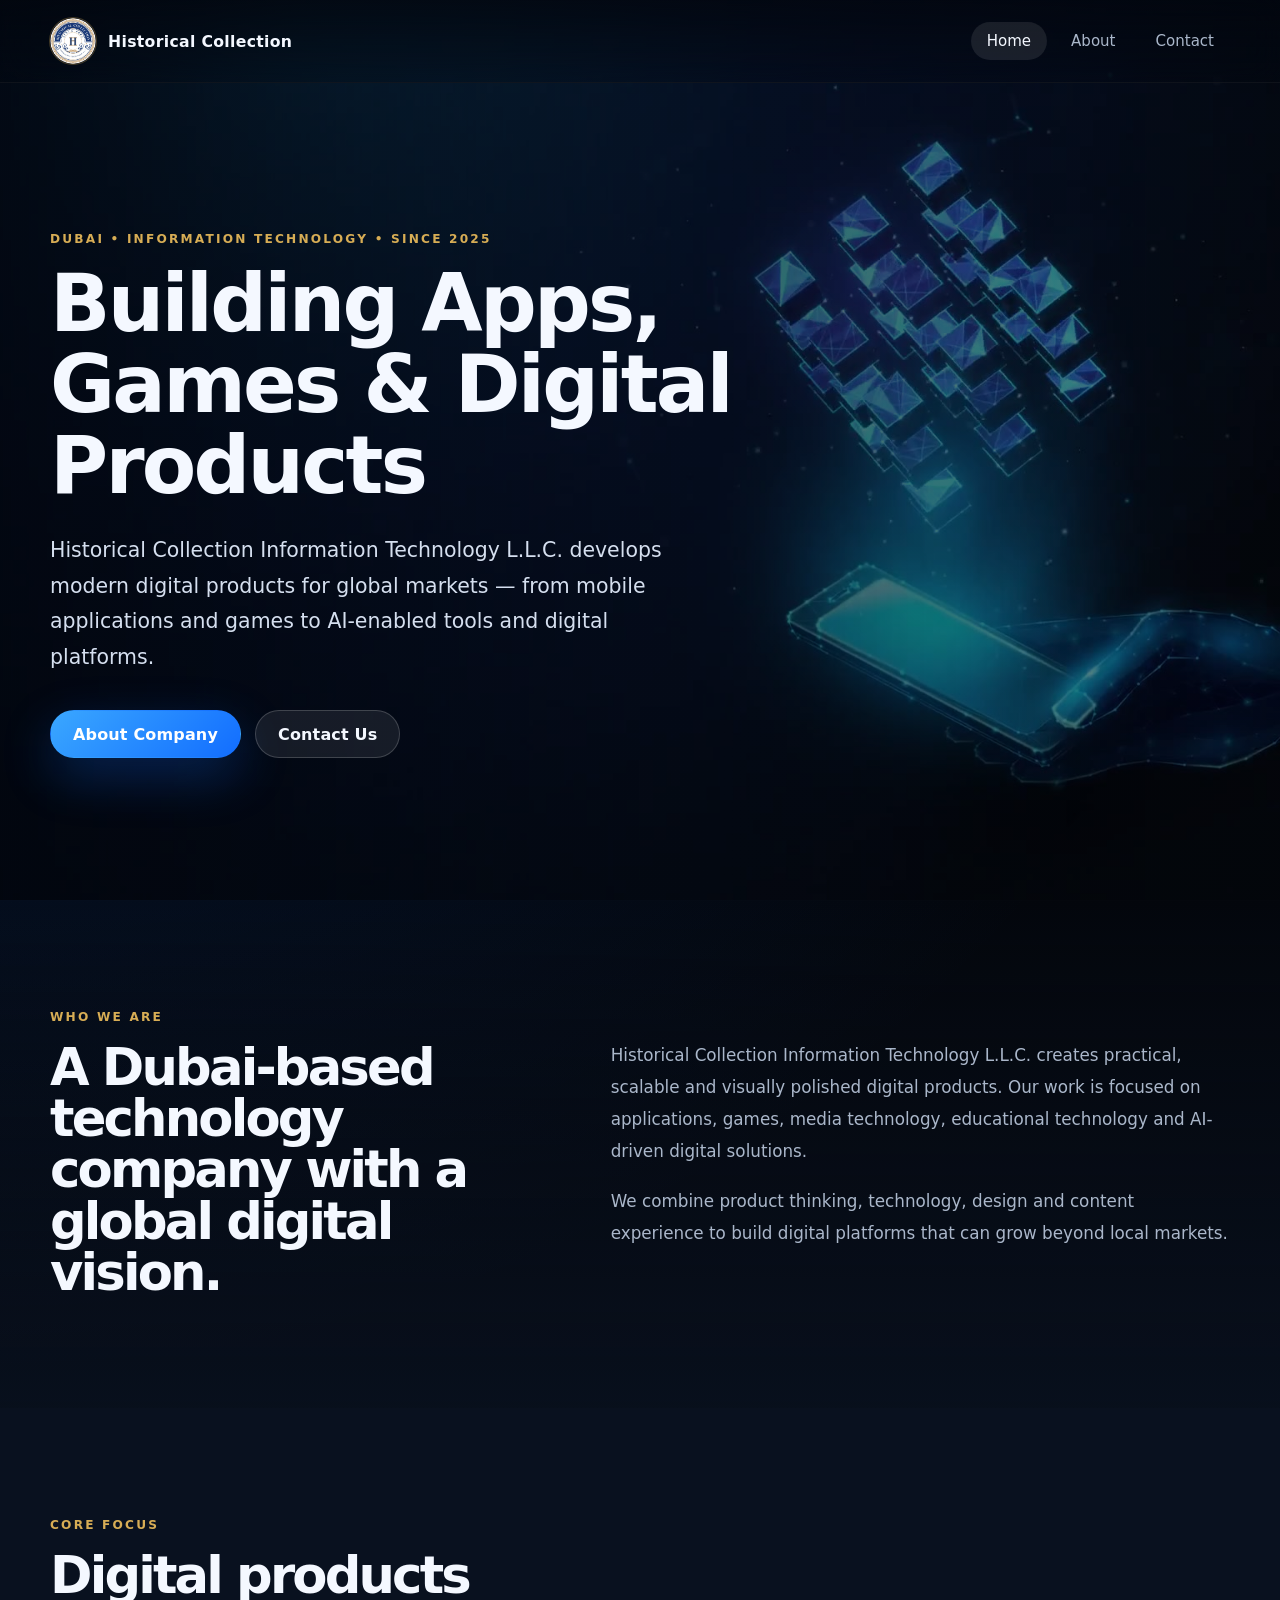
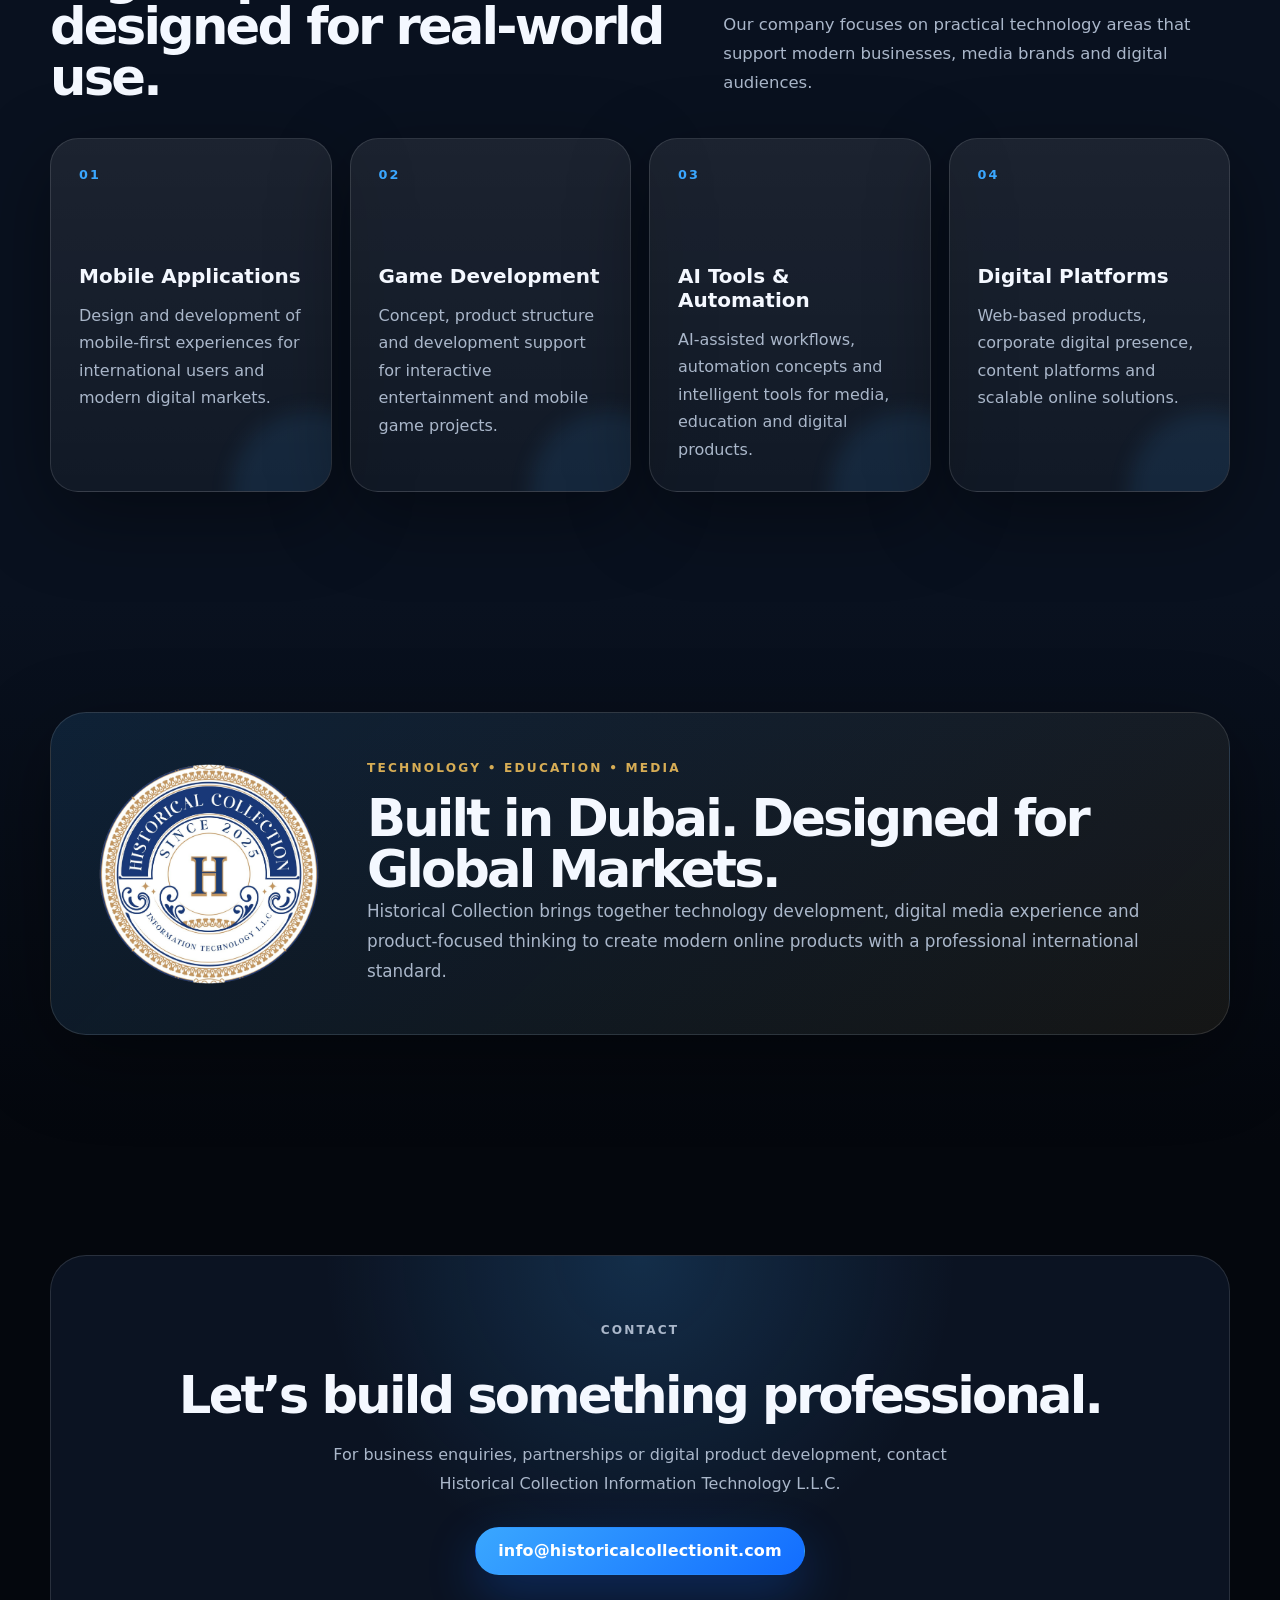
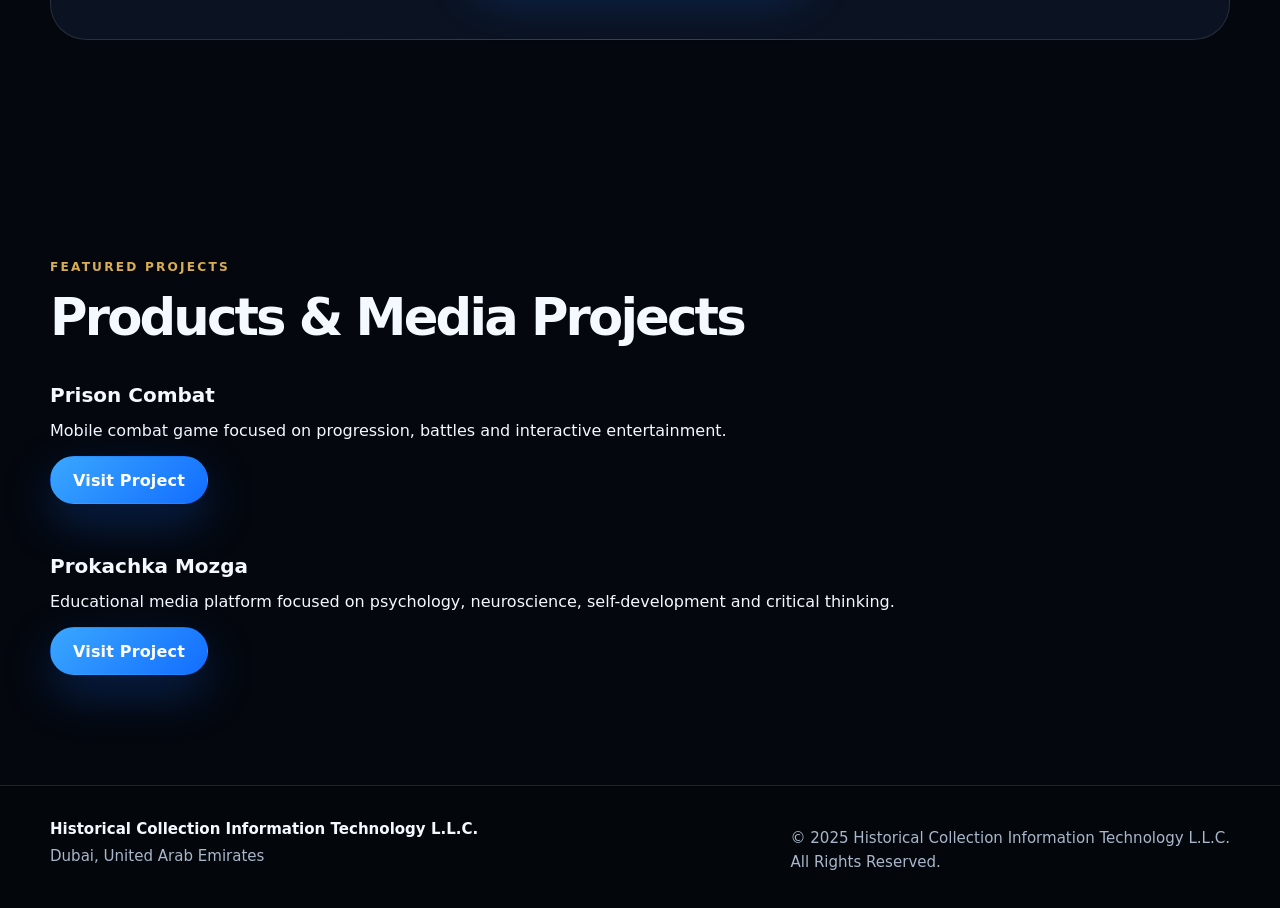
==== commit 09f211fe: "Update index.html" ====
--- a/index.html
+++ b/index.html
@@ -126,7 +126,7 @@
     <div class="focus-grid">
 
       <div class="focus-card">
-        
+
         <h3>Prison Combat</h3>
 
         <p>
@@ -134,17 +134,18 @@
           battles and interactive entertainment.
         </p>
 
-        
-
         <a href="https://www.prisoncombat.net"
            target="_blank"
            class="button primary">
           Visit Project
         </a>
+
       </div>
 
+      <div style="height:50px;"></div>
+
       <div class="focus-card">
-        
+
         <h3>Prokachka Mozga</h3>
 
         <p>
@@ -152,13 +153,12 @@
           neuroscience, self-development and critical thinking.
         </p>
 
-        
-
         <a href="https://www.prokachkamozga.com"
            target="_blank"
            class="button primary">
           Visit Project
         </a>
+
       </div>
 
     </div>
